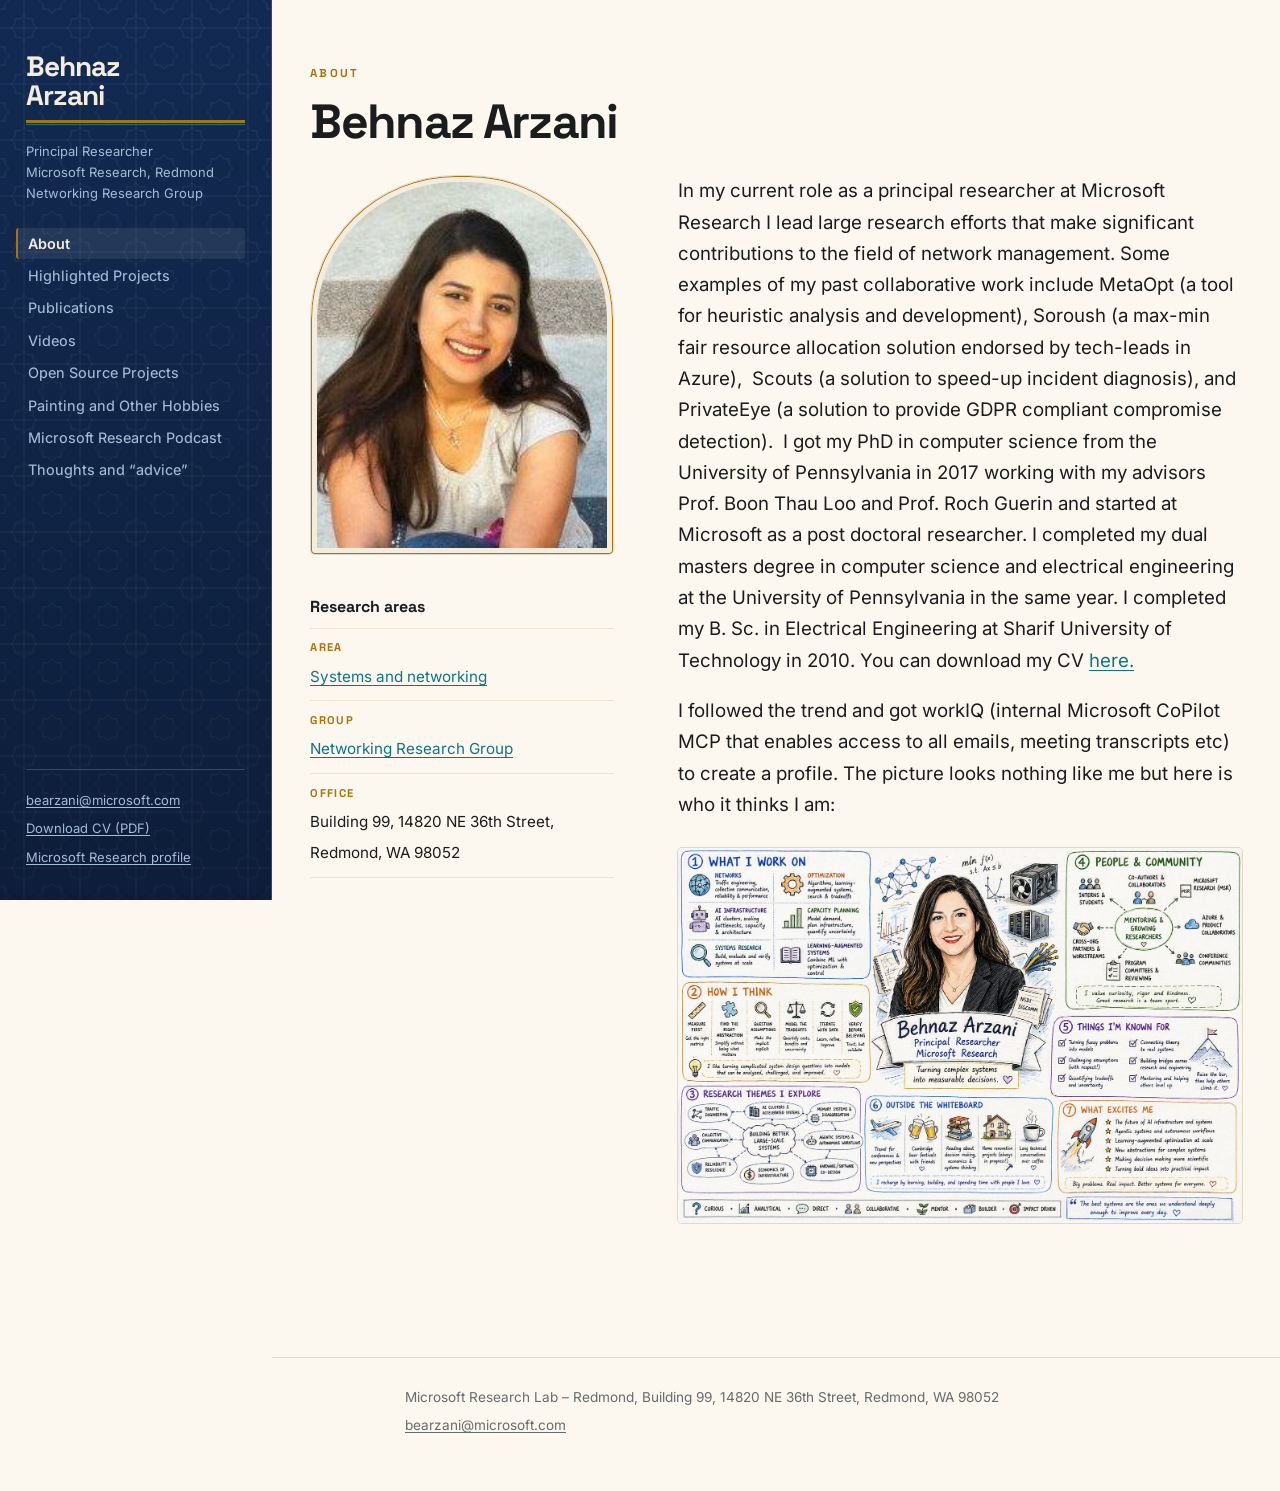
==== index.html @ 7a390bc1 "Add personal site Static site built from the Microsoft Research profile page: about, highlighted pro" ====
<!doctype html>
<html lang="en">
<head>
<meta charset="utf-8">
<meta name="viewport" content="width=device-width, initial-scale=1">
<title>Behnaz Arzani</title>
<meta name="description" content="Behnaz Arzani is a Principal Researcher at Microsoft Research who leads research in network management.">
<meta name="author" content="Behnaz Arzani">
<meta property="og:title" content="Behnaz Arzani">
<meta property="og:description" content="Behnaz Arzani is a Principal Researcher at Microsoft Research who leads research in network management.">
<meta property="og:type" content="profile">
<meta property="og:image" content="https://behnazarzani.net/images/portrait.jpg">
<link rel="preload" href="assets/fonts/inter-var.woff2" as="font" type="font/woff2" crossorigin>
<link rel="preload" href="assets/fonts/space-grotesk-var.woff2" as="font" type="font/woff2" crossorigin>
<link rel="stylesheet" href="assets/style.css">
</head>
<body>
<a class="skip-link" href="#main">Skip to content</a>
<header class="site-header">
  <div class="wrap">
    <p class="site-name"><a href="index.html">Behnaz<br>Arzani</a></p>
    <p class="site-role">Principal Researcher<br>Microsoft Research, Redmond<br>Networking Research Group</p>
    <nav class="site-nav" aria-label="Main">
      <ul>
        <li><a href="index.html" aria-current="page">About</a></li>
        <li><a href="projects.html">Highlighted Projects</a></li>
        <li><a href="publications.html">Publications</a></li>
        <li><a href="videos.html">Videos</a></li>
        <li><a href="open-source.html">Open Source Projects</a></li>
        <li><a href="hobbies.html">Painting and Other Hobbies</a></li>
        <li><a href="podcast.html">Microsoft Research Podcast</a></li>
        <li><a href="advice.html">Thoughts and &ldquo;advice&rdquo;</a></li>
      </ul>
    </nav>
    <div class="rail-meta">
      <p><a href="mailto:bearzani@microsoft.com">bearzani@microsoft.com</a></p>
      <p><a href="files/cv.pdf">Download CV (PDF)</a></p>
      <p><a href="https://www.microsoft.com/en-us/research/people/bearzani/" target="_blank" rel="noopener">Microsoft Research profile</a></p>
    </div>
  </div>
</header>
<main id="main" class="wide">
  <div class="wrap">
<p class="eyebrow">About</p>
    <h1>Behnaz Arzani</h1>
    <div class="about-grid">
      <aside class="about-side">
        <img class="portrait" src="images/portrait.jpg" alt="Portrait of Behnaz Arzani" width="266" height="266">
        <h2 class="side-heading">Research areas</h2>
        <ul class="plain facts facts--stacked">
          <li><span class="label">Area</span><span class="value"><a href="https://www.microsoft.com/en-us/research/research-area/systems-and-networking/" target="_blank" rel="noopener">Systems and networking</a></span></li>
          <li><span class="label">Group</span><span class="value"><a href="https://www.microsoft.com/en-us/research/group/networking-research/" target="_blank" rel="noopener">Networking Research Group</a></span></li>
          <li><span class="label">Office</span><span class="value">Building 99, 14820 NE 36th Street, Redmond, WA 98052</span></li>
        </ul>
      </aside>
      <div class="about-main">
        <p>In my current role as a principal researcher at Microsoft Research I lead large research efforts that make significant contributions to the field of network management. Some examples of my past collaborative work include MetaOpt (a tool for heuristic analysis and development), Soroush (a max-min fair resource allocation solution endorsed by tech-leads in Azure),  Scouts (a solution to speed-up incident diagnosis), and PrivateEye (a solution to provide GDPR compliant compromise detection).  I got my PhD in computer science from the University of Pennsylvania in 2017 working with my advisors Prof. Boon Thau Loo and Prof. Roch Guerin and started at Microsoft as a post doctoral researcher. I completed my dual masters degree in computer science and electrical engineering at the University of Pennsylvania in the same year. I completed my B. Sc. in Electrical Engineering at Sharif University of Technology in 2010. You can download my CV <a href="files/cv.pdf">here.</a></p>
        <p>I followed the trend and got workIQ (internal Microsoft CoPilot MCP that enables access to all emails, meeting transcripts etc) to create a profile. The picture looks nothing like me but here is who it thinks I am:</p>
        <figure class="wide"><img src="images/workiq-profile.jpg" alt="An AI-generated portrait of Behnaz Arzani produced by workIQ"></figure>
      </div>
    </div>
  </div>
</main>
<footer class="site-footer">
  <div class="wrap">
    <p>Microsoft Research Lab &ndash; Redmond, Building 99, 14820 NE 36th Street, Redmond, WA 98052</p>
    <p><a href="mailto:bearzani@microsoft.com">bearzani@microsoft.com</a></p>
  </div>
</footer>
</body>
</html>
---- assets/style.css ----
/* ============================================================
   behnazarzani.com
   Layout : lapis navigation rail + wide reading column
   Type   : Space Grotesk (display) / Inter (text), self-hosted
   Colour : lapis, firuzeh turquoise, saffron, ivory
   Motif  : eight-point shamseh star, girih lattice
   ============================================================ */

@font-face {
  font-family: 'Inter';
  src: url('fonts/inter-var.woff2') format('woff2');
  font-weight: 100 900;
  font-display: swap;
}
@font-face {
  font-family: 'Space Grotesk';
  src: url('fonts/space-grotesk-var.woff2') format('woff2');
  font-weight: 300 700;
  font-display: swap;
}

:root {
  /* ivory paper */
  --bg:          #fcf8ef;
  --surface:     #f4ecdc;
  --text:        #1a1c1d;
  --muted:       #656c6e;
  --rule:        #e2d9c5;
  --hair:        #ece3d0;

  /* lapis rail */
  --rail-bg:     #122a52;
  --rail-deep:   #0d1f3e;
  --rail-text:   #f4ecdd;
  --rail-muted:  #a3bcd8;
  --rule-rail:   #294a78;

  /* firuzeh + saffron */
  --accent:      #0e7580;   /* turquoise - links            */
  --accent-hov:  #0a545d;
  --accent-2:    #a8740e;   /* saffron - labels and motifs  */
  --accent-soft: #e7f1f1;   /* turquoise tint               */
  --gold-soft:   #f8eeda;   /* saffron tint                 */

  --rail-w: clamp(17rem, 21vw, 21.5rem);
  --measure: clamp(34rem, 64vw, 56rem);
  --display: 'Space Grotesk', 'Segoe UI', system-ui, sans-serif;
  --text-font: 'Inter', -apple-system, BlinkMacSystemFont, 'Segoe UI', Roboto, Helvetica, Arial, sans-serif;

  --star: url("data:image/svg+xml,%3Csvg xmlns='http://www.w3.org/2000/svg' viewBox='0 0 24 24'%3E%3Cpolygon points='12.0%2C1.0 15.2%2C4.2 19.8%2C4.2 19.8%2C8.8 23.0%2C12.0 19.8%2C15.2 19.8%2C19.8 15.2%2C19.8 12.0%2C23.0 8.8%2C19.8 4.2%2C19.8 4.2%2C15.2 1.0%2C12.0 4.2%2C8.8 4.2%2C4.2 8.8%2C4.2' fill='black'/%3E%3C/svg%3E");
  --girih: url("data:image/svg+xml,%3Csvg xmlns='http://www.w3.org/2000/svg' width='56' height='56' viewBox='0 0 56 56'%3E%3Cg fill='none' stroke='white' stroke-opacity='0.07' stroke-width='1'%3E%3Cpolygon points='28.0%2C15.0 31.8%2C18.8 37.2%2C18.8 37.2%2C24.2 41.0%2C28.0 37.2%2C31.8 37.2%2C37.2 31.8%2C37.2 28.0%2C41.0 24.2%2C37.2 18.8%2C37.2 18.8%2C31.8 15.0%2C28.0 18.8%2C24.2 18.8%2C18.8 24.2%2C18.8'/%3E%3Cpolygon points='0.0%2C-13.0 3.8%2C-9.2 9.2%2C-9.2 9.2%2C-3.8 13.0%2C0.0 9.2%2C3.8 9.2%2C9.2 3.8%2C9.2 0.0%2C13.0 -3.8%2C9.2 -9.2%2C9.2 -9.2%2C3.8 -13.0%2C0.0 -9.2%2C-3.8 -9.2%2C-9.2 -3.8%2C-9.2'/%3E%3Cpolygon points='56.0%2C-13.0 59.8%2C-9.2 65.2%2C-9.2 65.2%2C-3.8 69.0%2C0.0 65.2%2C3.8 65.2%2C9.2 59.8%2C9.2 56.0%2C13.0 52.2%2C9.2 46.8%2C9.2 46.8%2C3.8 43.0%2C0.0 46.8%2C-3.8 46.8%2C-9.2 52.2%2C-9.2'/%3E%3Cpolygon points='0.0%2C43.0 3.8%2C46.8 9.2%2C46.8 9.2%2C52.2 13.0%2C56.0 9.2%2C59.8 9.2%2C65.2 3.8%2C65.2 0.0%2C69.0 -3.8%2C65.2 -9.2%2C65.2 -9.2%2C59.8 -13.0%2C56.0 -9.2%2C52.2 -9.2%2C46.8 -3.8%2C46.8'/%3E%3Cpolygon points='56.0%2C43.0 59.8%2C46.8 65.2%2C46.8 65.2%2C52.2 69.0%2C56.0 65.2%2C59.8 65.2%2C65.2 59.8%2C65.2 56.0%2C69.0 52.2%2C65.2 46.8%2C65.2 46.8%2C59.8 43.0%2C56.0 46.8%2C52.2 46.8%2C46.8 52.2%2C46.8'/%3E%3Cpath d='M0 28 H56 M28 0 V56'/%3E%3C/g%3E%3C/svg%3E");
}

@media (prefers-color-scheme: dark) {
  :root {
    --bg:          #14161a;
    --surface:     #1d2025;
    --text:        #e9e4d8;
    --muted:       #9aa0a2;
    --rule:        #2a2e33;
    --hair:        #22262a;

    --rail-bg:     #0c1a31;
    --rail-deep:   #081325;
    --rail-text:   #e9e4d8;
    --rail-muted:  #95afd0;
    --rule-rail:   #1a3055;

    --accent:      #4ec3ce;
    --accent-hov:  #7adbe4;
    --accent-2:    #d9a94f;
    --accent-soft: #10292c;
    --gold-soft:   #2a2216;
  }
}

/* ---------- base ---------- */
*, *::before, *::after { box-sizing: border-box; }
html { -webkit-text-size-adjust: 100%; scroll-behavior: smooth; }
@media (prefers-reduced-motion: reduce) { html { scroll-behavior: auto; } }

body {
  margin: 0;
  background: var(--bg);
  color: var(--text);
  font-family: var(--text-font);
  font-size: clamp(1rem, .94rem + .28vw, 1.1875rem);
  line-height: 1.68;
  font-feature-settings: 'kern' 1, 'liga' 1, 'calt' 1;
  -webkit-font-smoothing: antialiased;
  text-rendering: optimizeLegibility;
}

a {
  color: var(--accent);
  text-decoration: none;
  background-image: linear-gradient(currentColor, currentColor);
  background-size: 100% 1px;
  background-repeat: no-repeat;
  background-position: 0 100%;
  transition: background-size .15s ease, color .15s ease;
}
a:hover { color: var(--accent-hov); background-size: 100% 2px; }
:focus-visible { outline: 2px solid var(--accent-2); outline-offset: 3px; border-radius: 2px; }
img { max-width: 100%; height: auto; }

.skip-link { position: absolute; left: -9999px; }
.skip-link:focus {
  left: 1rem; top: 1rem; z-index: 20; background: var(--bg); color: var(--text);
  padding: .6rem .9rem; border: 2px solid var(--accent-2); border-radius: 4px;
}

/* the shamseh star, reused as a marker and an ornament */
.star-mark {
  -webkit-mask-image: var(--star); mask-image: var(--star);
  -webkit-mask-repeat: no-repeat; mask-repeat: no-repeat;
  -webkit-mask-size: contain; mask-size: contain;
  background: var(--accent-2);
}

.wrap {
  max-width: var(--measure);
  margin-inline: auto;
  padding-inline: clamp(1.25rem, 3vw, 2.5rem);
}
main.wide { --measure: clamp(34rem, 82vw, 72rem); }

/* ---------- navigation rail ---------- */
.site-header {
  background-color: var(--rail-bg);
  background-image: var(--girih);
  background-size: 56px 56px;
  background-position: center top;
  color: var(--rail-text);
  padding: 2rem 0 1.75rem;
  position: relative;
}
.site-header > * { position: relative; }
/* the lattice is a whisper, not a wallpaper */
.site-header::before {
  content: ""; position: absolute; inset: 0;
  background: linear-gradient(180deg, rgba(0,0,0,0) 0%, rgba(0,0,0,.30) 100%);
  pointer-events: none;
}
.site-header .wrap { max-width: none; margin-inline: 0; padding-inline: 1.5rem; }

.site-name {
  font-family: var(--display);
  font-size: 1.625rem;
  font-weight: 700;
  letter-spacing: -.035em;
  line-height: 1.05;
  margin: 0 0 1rem;
  padding-bottom: .9rem;
  position: relative;
}
.site-name a { color: var(--rail-text); background-image: none; }
.site-name a:hover { color: var(--accent-2); }
/* saffron rule over a turquoise hairline */
.site-name::after {
  content: ""; position: absolute; left: 0; right: 0; bottom: 0; height: 5px;
  background: linear-gradient(var(--accent-2) 0 3px, transparent 3px 4px, var(--accent) 4px 5px);
}

.site-role {
  font-size: .8125rem;
  line-height: 1.6;
  color: var(--rail-muted);
  margin: 0 0 1.5rem;
}

.site-nav ul {
  display: flex; flex-wrap: wrap; gap: .1rem .35rem;
  list-style: none; margin: 0; padding: 0;
}
.site-nav a {
  display: block;
  font-size: .9rem;
  font-weight: 450;
  line-height: 1.35;
  color: var(--rail-muted);
  background-image: none;
  padding: .38rem .6rem;
  border-radius: 3px;
  border-left: 2px solid transparent;
}
.site-nav a:hover { color: var(--rail-text); background: rgba(255,255,255,.07); }
.site-nav a[aria-current="page"] {
  color: var(--rail-text);
  font-weight: 600;
  background: rgba(255,255,255,.08);
  border-left-color: var(--accent-2);
}

.rail-meta {
  margin-top: 1.75rem;
  padding-top: 1.25rem;
  border-top: 1px solid var(--rule-rail);
  font-size: .8125rem;
  line-height: 1.6;
  color: var(--rail-muted);
}
.rail-meta a { color: var(--rail-muted); }
.rail-meta a:hover { color: var(--accent-2); }
.rail-meta p { margin: 0 0 .5rem; }
.rail-meta p:last-child { margin-bottom: 0; }

@media (min-width: 64rem) {
  body { display: grid; grid-template-columns: var(--rail-w) minmax(0, 1fr); }
  .site-header {
    grid-column: 1; grid-row: 1 / span 2;
    position: sticky; top: 0; align-self: start;
    height: 100vh; overflow-y: auto;
    padding: 3.25rem 0 2rem;
    display: flex; flex-direction: column;
    border-right: 1px solid var(--rule-rail);
  }
  .site-header .wrap { padding-inline: clamp(1.5rem, 2vw, 2.25rem); display: flex; flex-direction: column; flex: 1; }
  .site-name { font-size: clamp(1.75rem, 2vw, 2.125rem); }
  .site-nav ul { flex-direction: column; gap: .05rem; margin-left: -.6rem; }
  .rail-meta { margin-top: auto; }
  main { grid-column: 2; grid-row: 1; }
  .site-footer { grid-column: 2; grid-row: 2; }
}

/* ---------- headings and text ---------- */
main { padding: clamp(2.5rem, 5vw, 4.5rem) 0 2rem; }

h1 {
  font-family: var(--display);
  font-size: clamp(2.125rem, 1.4rem + 2.2vw, 3rem);
  font-weight: 700;
  letter-spacing: -.035em;
  line-height: 1.05;
  margin: 0 0 1.75rem;
}

h2 {
  font-family: var(--display);
  font-size: clamp(1.3rem, 1.1rem + .5vw, 1.625rem);
  font-weight: 700;
  letter-spacing: -.02em;
  line-height: 1.2;
  margin: 3.25rem 0 1.25rem;
  padding-top: 1.5rem;
  border-top: 1px solid var(--rule);
  position: relative;
}
/* a small shamseh sitting on the rule */
h2::before {
  content: ""; position: absolute; left: 0; top: -.5rem;
  width: 1rem; height: 1rem;
  background: var(--accent-2);
  -webkit-mask-image: var(--star); mask-image: var(--star);
  -webkit-mask-repeat: no-repeat; mask-repeat: no-repeat;
  -webkit-mask-size: contain; mask-size: contain;
  box-shadow: 0 0 0 .4rem var(--bg);
}
h2.side-heading { border-top: 0; padding-top: 0; margin: 2rem 0 .75rem; font-size: 1rem; letter-spacing: 0; }
h2.side-heading::before { display: none; }

h3 {
  font-family: var(--display);
  font-size: 1.125rem;
  font-weight: 700;
  letter-spacing: -.015em;
  line-height: 1.3;
  margin: 2rem 0 .4rem;
}

p { margin: 0 0 1.2rem; }
strong { font-weight: 600; }

.lede { font-size: 1.1875rem; line-height: 1.6; letter-spacing: -.011em; }

.eyebrow {
  font-family: var(--display);
  font-size: .72rem;
  font-weight: 700;
  letter-spacing: .18em;
  text-transform: uppercase;
  color: var(--accent-2);
  margin: 0 0 .85rem;
}

/* ---------- about page ---------- */
.about-grid { display: grid; gap: 2rem; align-items: start; }
@media (min-width: 58rem) {
  .about-grid { grid-template-columns: clamp(13rem, 24vw, 19rem) minmax(0, 1fr); gap: clamp(2.5rem, 5vw, 4.5rem); }
}
.about-side { min-width: 0; }
.about-main { min-width: 0; }
.about-main > p:first-child { margin-top: 0; }

/* portrait masked into a pointed arch */
.about-side .portrait {
  width: 100%;
  aspect-ratio: 4 / 5;
  object-fit: cover;
  object-position: center 22%;
  background: var(--surface);
  border-radius: 48% 48% 5px 5px / 38% 38% 5px 5px;
  border: 1px solid var(--rule);
  padding: 6px;
  box-shadow: inset 0 0 0 1px var(--accent-2);
}

/* ---------- key/value lists ---------- */
.plain { list-style: none; margin: 0; padding: 0; }
.facts li { display: flex; flex-wrap: wrap; gap: .25rem 1.25rem; padding: .7rem 0; border-bottom: 1px solid var(--hair); }
.facts li:first-child { border-top: 1px solid var(--hair); }
.facts .label {
  font-family: var(--display);
  font-size: .7rem; font-weight: 700; letter-spacing: .12em; text-transform: uppercase;
  color: var(--accent-2); flex: 0 0 6rem; padding-top: .45rem;
}
.facts .value { flex: 1 1 14rem; min-width: 0; }
.facts--stacked li { display: block; padding: .6rem 0; }
.facts--stacked .label { display: block; padding: 0 0 .15rem; }
.facts--stacked .value { font-size: .95rem; }

/* ---------- prose lists (advice) ---------- */
.notes { list-style: none; margin: 0; padding: 0; }
.notes > li {
  position: relative;
  padding: 0 0 1.25rem 1.9rem;
  margin-bottom: 1.25rem;
  border-bottom: 1px solid var(--hair);
}
.notes > li:last-child { border-bottom: 0; }
.notes > li::before {
  content: ""; position: absolute; left: 0; top: .6em;
  width: .85rem; height: .85rem;
  background: var(--accent-2);
  -webkit-mask-image: var(--star); mask-image: var(--star);
  -webkit-mask-repeat: no-repeat; mask-repeat: no-repeat;
  -webkit-mask-size: contain; mask-size: contain;
}
.notes p { margin: 0 0 .8rem; }
.notes p:last-child { margin-bottom: 0; }

/* ---------- numbered quotes ---------- */
.quotes { list-style: none; margin: 0; padding: 0; }
.quotes li { position: relative; padding: .75rem 0 .75rem 3.1rem; border-bottom: 1px solid var(--hair); }
.quotes li::before {
  content: attr(data-n);
  position: absolute; left: 0; top: .95rem;
  font-family: var(--display); font-size: .78rem; font-weight: 700;
  color: var(--muted); letter-spacing: .02em;
}
.quotes li.mark {
  background: var(--gold-soft);
  border-radius: 4px;
  padding-left: 3.1rem; padding-right: 1rem;
  border-bottom-color: transparent;
  box-shadow: inset 2px 0 0 var(--accent-2);
}
.quotes li.mark::before { left: 1rem; color: var(--accent-2); }

/* ---------- publications ---------- */
.year-nav { display: flex; flex-wrap: wrap; gap: .35rem; margin: 0 0 2rem; }
.year-nav a {
  font-family: var(--display); font-size: .8rem; font-weight: 500;
  color: var(--muted); background-image: none;
  padding: .2rem .6rem; border: 1px solid var(--rule); border-radius: 999px;
}
.year-nav a:hover { color: var(--accent); border-color: var(--accent); background: var(--accent-soft); }

h2.year {
  font-size: clamp(1.75rem, 1.2rem + 1.6vw, 2.25rem);
  letter-spacing: -.04em;
  border-top: 2px solid var(--text);
  padding-top: 1rem;
  margin-top: 3rem;
}
h2.year::before { top: -.6rem; }

.pubs { list-style: none; margin: 0; padding: 0; }
.pubs > li { padding: 1.15rem 0; border-bottom: 1px solid var(--hair); }
.pubs .title { display: block; font-weight: 600; letter-spacing: -.015em; line-height: 1.4; }
.pubs .title a { color: var(--text); background-image: none; }
.pubs .title a:hover { color: var(--accent); }
.pubs .authors { display: block; font-size: .875rem; color: var(--muted); margin-top: .35rem; line-height: 1.6; }
.pubs .me { color: var(--text); font-weight: 650; }
.pubs .venue {
  display: block; font-family: var(--display); font-size: .74rem; font-weight: 500;
  letter-spacing: .05em; text-transform: uppercase; color: var(--accent-2); margin-top: .45rem;
}
.pubs .links { display: flex; flex-wrap: wrap; gap: .35rem; margin-top: .6rem; }
.pubs .links a {
  font-size: .75rem; font-weight: 500; background-image: none;
  color: var(--muted); border: 1px solid var(--rule); border-radius: 3px; padding: .08rem .45rem;
}
.pubs .links a:hover { color: var(--accent); border-color: var(--accent); background: var(--accent-soft); }

/* ---------- cards ---------- */
.card { padding: 1.85rem 0; border-bottom: 1px solid var(--hair); }
.card:last-child { border-bottom: 0; }
.card h3 { margin-top: 0; font-size: 1.25rem; }
.card p:last-child { margin-bottom: 0; }
.card .kicker {
  font-family: var(--display); font-size: .74rem; font-weight: 700;
  letter-spacing: .1em; text-transform: uppercase; color: var(--accent-2);
  margin: 0 0 .5rem;
}
.card .meta { font-size: .875rem; color: var(--muted); margin-bottom: .6rem; }

/* ---------- media list (videos, podcast) ---------- */
.media { list-style: none; margin: 0; padding: 0; }
.media > li {
  display: flex; flex-wrap: wrap; gap: 1.25rem;
  padding: 1.6rem 0; border-bottom: 1px solid var(--hair);
}
.media > li:last-child { border-bottom: 0; }
.media .thumb {
  flex: 0 0 clamp(10rem, 22vw, 15rem);
  width: clamp(10rem, 22vw, 15rem);
  aspect-ratio: 16 / 9;
  object-fit: cover;
  border-radius: 4px;
  background: var(--surface);
}
.media .thumb--empty {
  display: flex; align-items: center; justify-content: center;
  background-color: var(--rail-bg);
  background-image: var(--girih);
  background-size: 56px 56px;
  color: var(--accent-2);
  font-family: var(--display); font-size: 1.5rem;
}
.media .body { flex: 1 1 16rem; min-width: 0; }
.media .body h3 { margin: 0 0 .4rem; }
.media .body p { margin: 0 0 .4rem; font-size: .9rem; color: var(--muted); }
.media .body p:last-child { margin-bottom: 0; }

/* ---------- gallery: a hung wall, nothing cropped ---------- */
.gallery {
  display: grid;
  grid-template-columns: repeat(auto-fill, minmax(min(100%, 11rem), 1fr));
  gap: clamp(.75rem, 1.5vw, 1.25rem);
  padding: 0; margin: 1.75rem 0 0;
  list-style: none;
}
.gallery li { margin: 0; }
.gallery figure {
  margin: 0;
  height: 100%;
  background: var(--bg);
  border: 1px solid var(--rule);
  border-radius: 3px;
  padding: clamp(.4rem, .8vw, .7rem);
  box-shadow: inset 0 0 0 1px var(--hair);
  transition: border-color .15s ease, box-shadow .15s ease;
}
.gallery a { background-image: none; display: block; height: 100%; }
/* every frame is the same size; the painting is matted inside it, never cut */
.gallery img {
  width: 100%; height: 100%;
  aspect-ratio: 4 / 3;
  object-fit: contain;
  display: block;
  background: var(--surface);
  border-radius: 2px;
}
.gallery figure:hover {
  border-color: var(--accent-2);
  box-shadow: inset 0 0 0 1px var(--accent-2);
}
/* the one panoramic painting leads, full width, at its own proportions */
.gallery .feature { grid-column: 1 / -1; }
.gallery .feature img { aspect-ratio: auto; height: auto; object-fit: contain; }

figure.wide { margin: 1.75rem 0; }
figure.wide img { border-radius: 4px; width: 100%; box-shadow: 0 0 0 1px var(--rule); }
figure.wide figcaption { font-size: .85rem; color: var(--muted); margin-top: .5rem; }

/* ---------- callout ---------- */
.callout {
  background: var(--accent-soft);
  border-left: 3px solid var(--accent);
  border-radius: 0 4px 4px 0;
  padding: 1rem 1.25rem;
  margin: 0 0 1.5rem;
  font-size: .95rem;
}
.callout p:last-child { margin-bottom: 0; }

/* ---------- footer ---------- */
.site-footer {
  margin-top: 4rem; padding: 1.75rem 0 3rem;
  border-top: 1px solid var(--rule);
  font-size: .85rem; color: var(--muted);
}
.site-footer a { color: var(--muted); }
.site-footer p { margin: 0 0 .35rem; }

/* ---------- print ---------- */
@media print {
  body { display: block; font-size: 11pt; color: #000; background: #fff; }
  .site-header, .site-footer, .year-nav, .skip-link { display: none; }
  main .wrap { max-width: none; padding: 0; }
  a { color: #000; background-image: none; }
  .gallery { grid-template-columns: repeat(3, 1fr); }
  h2::before, .notes > li::before { display: none; }
}
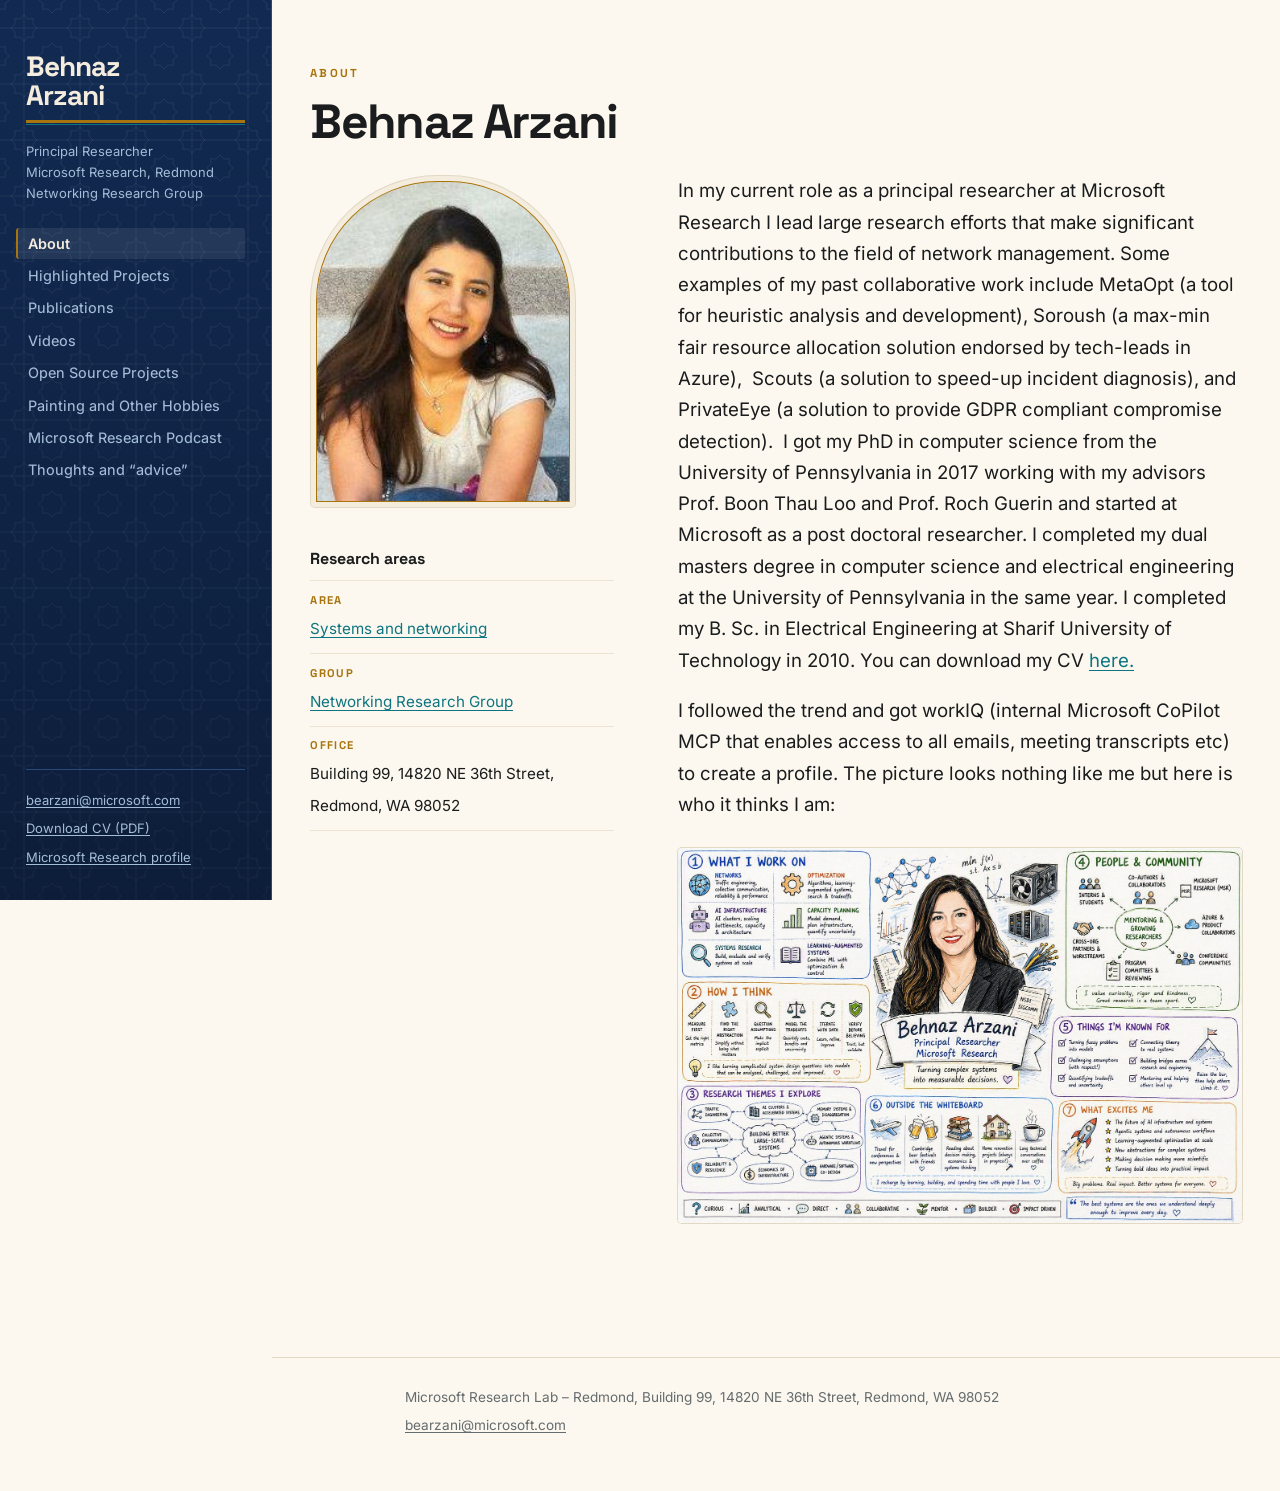
==== commit 4aea096c: "Add favicon and fix portrait caching Add a favicon set drawn from the site's eight-point shamseh mot" ====
--- a/index.html
+++ b/index.html
@@ -9,7 +9,13 @@
 <meta property="og:title" content="Behnaz Arzani">
 <meta property="og:description" content="Behnaz Arzani is a Principal Researcher at Microsoft Research who leads research in network management.">
 <meta property="og:type" content="profile">
-<meta property="og:image" content="https://behnazarzani.net/images/portrait.jpg">
+<meta property="og:image" content="https://behnazarzani.net/images/behnaz-arzani.jpg">
+<link rel="icon" href="favicon.svg" type="image/svg+xml">
+<link rel="icon" href="favicon-32.png" sizes="32x32" type="image/png">
+<link rel="icon" href="favicon.ico" sizes="any">
+<link rel="apple-touch-icon" href="apple-touch-icon.png">
+<link rel="manifest" href="site.webmanifest">
+<meta name="theme-color" content="#122a52">
 <link rel="preload" href="assets/fonts/inter-var.woff2" as="font" type="font/woff2" crossorigin>
 <link rel="preload" href="assets/fonts/space-grotesk-var.woff2" as="font" type="font/woff2" crossorigin>
 <link rel="stylesheet" href="assets/style.css">
@@ -45,7 +51,7 @@
     <h1>Behnaz Arzani</h1>
     <div class="about-grid">
       <aside class="about-side">
-        <img class="portrait" src="images/portrait.jpg" alt="Portrait of Behnaz Arzani" width="266" height="266">
+        <img class="portrait" src="images/behnaz-arzani.jpg" alt="Portrait of Behnaz Arzani" width="266" height="266">
         <h2 class="side-heading">Research areas</h2>
         <ul class="plain facts facts--stacked">
           <li><span class="label">Area</span><span class="value"><a href="https://www.microsoft.com/en-us/research/research-area/systems-and-networking/" target="_blank" rel="noopener">Systems and networking</a></span></li>
--- a/assets/style.css
+++ b/assets/style.css
@@ -295,14 +295,17 @@
 /* portrait masked into a pointed arch */
 .about-side .portrait {
   width: 100%;
+  /* the source photo is only 266px wide; never scale it past that or it goes soft */
+  max-width: 266px;
   aspect-ratio: 4 / 5;
   object-fit: cover;
-  object-position: center 22%;
+  object-position: center 20%;
   background: var(--surface);
   border-radius: 48% 48% 5px 5px / 38% 38% 5px 5px;
   border: 1px solid var(--rule);
+  outline: 1px solid var(--accent-2);
+  outline-offset: -7px;
   padding: 6px;
-  box-shadow: inset 0 0 0 1px var(--accent-2);
 }
 
 /* ---------- key/value lists ---------- */
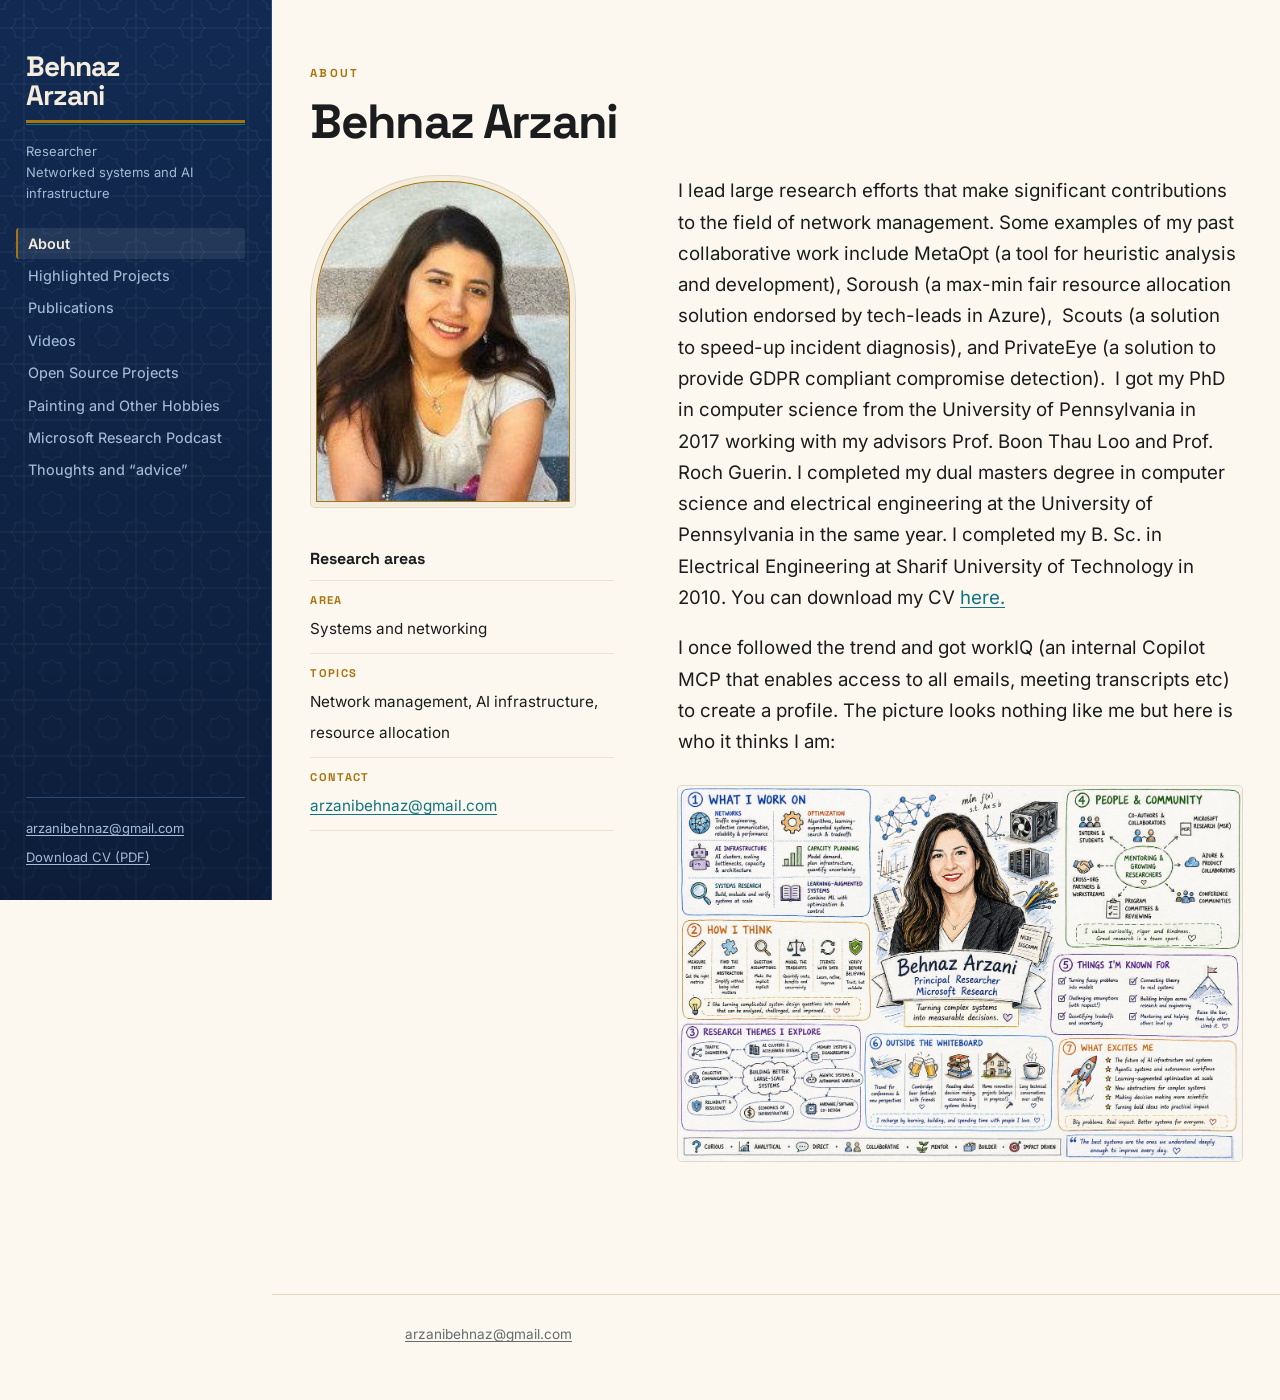
==== commit aa25565a: "Update CV and replace affiliation details with personal contact Swap files/cv.pdf for the current ve" ====
--- a/index.html
+++ b/index.html
@@ -4,10 +4,10 @@
 <meta charset="utf-8">
 <meta name="viewport" content="width=device-width, initial-scale=1">
 <title>Behnaz Arzani</title>
-<meta name="description" content="Behnaz Arzani is a Principal Researcher at Microsoft Research who leads research in network management.">
+<meta name="description" content="Behnaz Arzani is a researcher working on networked systems, AI infrastructure, and network management.">
 <meta name="author" content="Behnaz Arzani">
 <meta property="og:title" content="Behnaz Arzani">
-<meta property="og:description" content="Behnaz Arzani is a Principal Researcher at Microsoft Research who leads research in network management.">
+<meta property="og:description" content="Behnaz Arzani is a researcher working on networked systems, AI infrastructure, and network management.">
 <meta property="og:type" content="profile">
 <meta property="og:image" content="https://behnazarzani.net/images/behnaz-arzani.jpg">
 <link rel="icon" href="favicon.svg" type="image/svg+xml">
@@ -25,7 +25,7 @@
 <header class="site-header">
   <div class="wrap">
     <p class="site-name"><a href="index.html">Behnaz<br>Arzani</a></p>
-    <p class="site-role">Principal Researcher<br>Microsoft Research, Redmond<br>Networking Research Group</p>
+    <p class="site-role">Researcher<br>Networked systems and AI infrastructure</p>
     <nav class="site-nav" aria-label="Main">
       <ul>
         <li><a href="index.html" aria-current="page">About</a></li>
@@ -39,9 +39,8 @@
       </ul>
     </nav>
     <div class="rail-meta">
-      <p><a href="mailto:bearzani@microsoft.com">bearzani@microsoft.com</a></p>
+      <p><a href="mailto:arzanibehnaz@gmail.com">arzanibehnaz@gmail.com</a></p>
       <p><a href="files/cv.pdf">Download CV (PDF)</a></p>
-      <p><a href="https://www.microsoft.com/en-us/research/people/bearzani/" target="_blank" rel="noopener">Microsoft Research profile</a></p>
     </div>
   </div>
 </header>
@@ -54,14 +53,14 @@
         <img class="portrait" src="images/behnaz-arzani.jpg" alt="Portrait of Behnaz Arzani" width="266" height="266">
         <h2 class="side-heading">Research areas</h2>
         <ul class="plain facts facts--stacked">
-          <li><span class="label">Area</span><span class="value"><a href="https://www.microsoft.com/en-us/research/research-area/systems-and-networking/" target="_blank" rel="noopener">Systems and networking</a></span></li>
-          <li><span class="label">Group</span><span class="value"><a href="https://www.microsoft.com/en-us/research/group/networking-research/" target="_blank" rel="noopener">Networking Research Group</a></span></li>
-          <li><span class="label">Office</span><span class="value">Building 99, 14820 NE 36th Street, Redmond, WA 98052</span></li>
+          <li><span class="label">Area</span><span class="value">Systems and networking</span></li>
+          <li><span class="label">Topics</span><span class="value">Network management, AI infrastructure, resource allocation</span></li>
+          <li><span class="label">Contact</span><span class="value"><a href="mailto:arzanibehnaz@gmail.com">arzanibehnaz@gmail.com</a></span></li>
         </ul>
       </aside>
       <div class="about-main">
-        <p>In my current role as a principal researcher at Microsoft Research I lead large research efforts that make significant contributions to the field of network management. Some examples of my past collaborative work include MetaOpt (a tool for heuristic analysis and development), Soroush (a max-min fair resource allocation solution endorsed by tech-leads in Azure),  Scouts (a solution to speed-up incident diagnosis), and PrivateEye (a solution to provide GDPR compliant compromise detection).  I got my PhD in computer science from the University of Pennsylvania in 2017 working with my advisors Prof. Boon Thau Loo and Prof. Roch Guerin and started at Microsoft as a post doctoral researcher. I completed my dual masters degree in computer science and electrical engineering at the University of Pennsylvania in the same year. I completed my B. Sc. in Electrical Engineering at Sharif University of Technology in 2010. You can download my CV <a href="files/cv.pdf">here.</a></p>
-        <p>I followed the trend and got workIQ (internal Microsoft CoPilot MCP that enables access to all emails, meeting transcripts etc) to create a profile. The picture looks nothing like me but here is who it thinks I am:</p>
+        <p>I lead large research efforts that make significant contributions to the field of network management. Some examples of my past collaborative work include MetaOpt (a tool for heuristic analysis and development), Soroush (a max-min fair resource allocation solution endorsed by tech-leads in Azure),  Scouts (a solution to speed-up incident diagnosis), and PrivateEye (a solution to provide GDPR compliant compromise detection).  I got my PhD in computer science from the University of Pennsylvania in 2017 working with my advisors Prof. Boon Thau Loo and Prof. Roch Guerin. I completed my dual masters degree in computer science and electrical engineering at the University of Pennsylvania in the same year. I completed my B. Sc. in Electrical Engineering at Sharif University of Technology in 2010. You can download my CV <a href="files/cv.pdf">here.</a></p>
+        <p>I once followed the trend and got workIQ (an internal Copilot MCP that enables access to all emails, meeting transcripts etc) to create a profile. The picture looks nothing like me but here is who it thinks I am:</p>
         <figure class="wide"><img src="images/workiq-profile.jpg" alt="An AI-generated portrait of Behnaz Arzani produced by workIQ"></figure>
       </div>
     </div>
@@ -69,8 +68,7 @@
 </main>
 <footer class="site-footer">
   <div class="wrap">
-    <p>Microsoft Research Lab &ndash; Redmond, Building 99, 14820 NE 36th Street, Redmond, WA 98052</p>
-    <p><a href="mailto:bearzani@microsoft.com">bearzani@microsoft.com</a></p>
+    <p><a href="mailto:arzanibehnaz@gmail.com">arzanibehnaz@gmail.com</a></p>
   </div>
 </footer>
 </body>
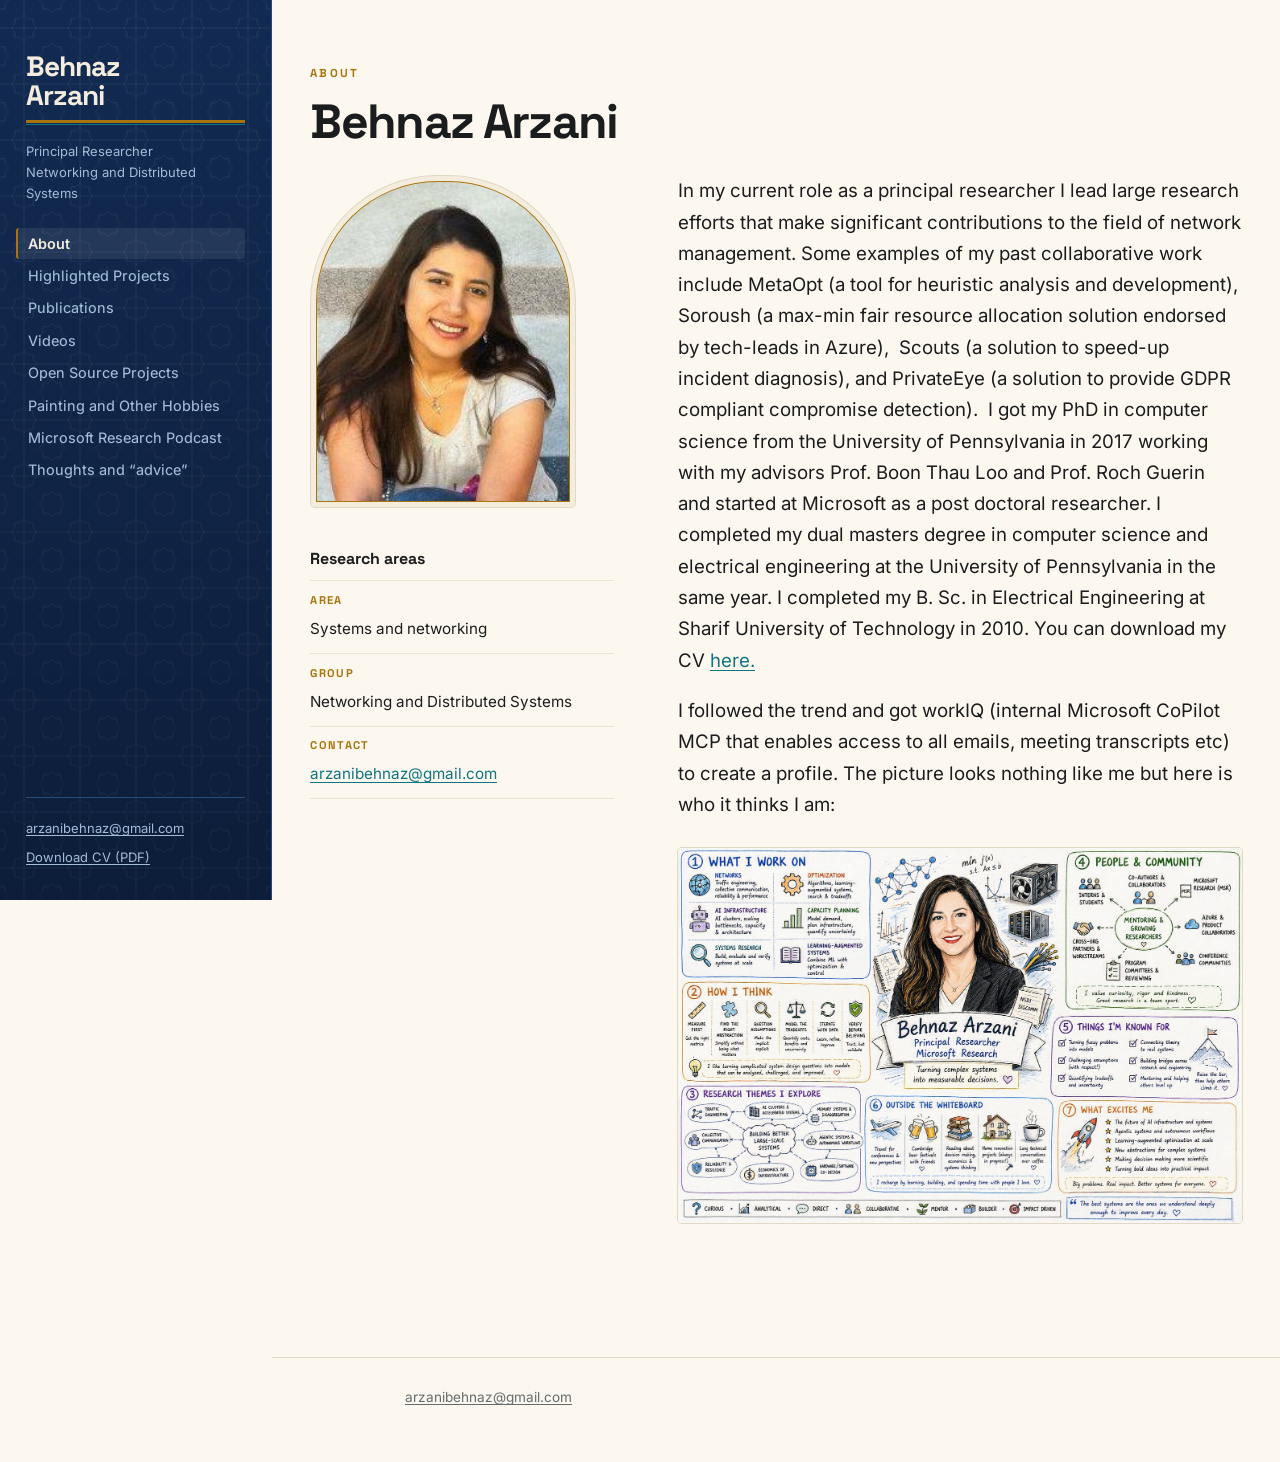
==== commit bad40225: "Restore original about-page copy The prior commit rewrote body text that should have been left alone" ====
--- a/index.html
+++ b/index.html
@@ -4,10 +4,10 @@
 <meta charset="utf-8">
 <meta name="viewport" content="width=device-width, initial-scale=1">
 <title>Behnaz Arzani</title>
-<meta name="description" content="Behnaz Arzani is a researcher working on networked systems, AI infrastructure, and network management.">
+<meta name="description" content="Behnaz Arzani is a Principal Researcher who leads research in network management.">
 <meta name="author" content="Behnaz Arzani">
 <meta property="og:title" content="Behnaz Arzani">
-<meta property="og:description" content="Behnaz Arzani is a researcher working on networked systems, AI infrastructure, and network management.">
+<meta property="og:description" content="Behnaz Arzani is a Principal Researcher who leads research in network management.">
 <meta property="og:type" content="profile">
 <meta property="og:image" content="https://behnazarzani.net/images/behnaz-arzani.jpg">
 <link rel="icon" href="favicon.svg" type="image/svg+xml">
@@ -25,7 +25,7 @@
 <header class="site-header">
   <div class="wrap">
     <p class="site-name"><a href="index.html">Behnaz<br>Arzani</a></p>
-    <p class="site-role">Researcher<br>Networked systems and AI infrastructure</p>
+    <p class="site-role">Principal Researcher<br>Networking and Distributed Systems</p>
     <nav class="site-nav" aria-label="Main">
       <ul>
         <li><a href="index.html" aria-current="page">About</a></li>
@@ -54,13 +54,13 @@
         <h2 class="side-heading">Research areas</h2>
         <ul class="plain facts facts--stacked">
           <li><span class="label">Area</span><span class="value">Systems and networking</span></li>
-          <li><span class="label">Topics</span><span class="value">Network management, AI infrastructure, resource allocation</span></li>
+          <li><span class="label">Group</span><span class="value">Networking and Distributed Systems</span></li>
           <li><span class="label">Contact</span><span class="value"><a href="mailto:arzanibehnaz@gmail.com">arzanibehnaz@gmail.com</a></span></li>
         </ul>
       </aside>
       <div class="about-main">
-        <p>I lead large research efforts that make significant contributions to the field of network management. Some examples of my past collaborative work include MetaOpt (a tool for heuristic analysis and development), Soroush (a max-min fair resource allocation solution endorsed by tech-leads in Azure),  Scouts (a solution to speed-up incident diagnosis), and PrivateEye (a solution to provide GDPR compliant compromise detection).  I got my PhD in computer science from the University of Pennsylvania in 2017 working with my advisors Prof. Boon Thau Loo and Prof. Roch Guerin. I completed my dual masters degree in computer science and electrical engineering at the University of Pennsylvania in the same year. I completed my B. Sc. in Electrical Engineering at Sharif University of Technology in 2010. You can download my CV <a href="files/cv.pdf">here.</a></p>
-        <p>I once followed the trend and got workIQ (an internal Copilot MCP that enables access to all emails, meeting transcripts etc) to create a profile. The picture looks nothing like me but here is who it thinks I am:</p>
+        <p>In my current role as a principal researcher I lead large research efforts that make significant contributions to the field of network management. Some examples of my past collaborative work include MetaOpt (a tool for heuristic analysis and development), Soroush (a max-min fair resource allocation solution endorsed by tech-leads in Azure),  Scouts (a solution to speed-up incident diagnosis), and PrivateEye (a solution to provide GDPR compliant compromise detection).  I got my PhD in computer science from the University of Pennsylvania in 2017 working with my advisors Prof. Boon Thau Loo and Prof. Roch Guerin and started at Microsoft as a post doctoral researcher. I completed my dual masters degree in computer science and electrical engineering at the University of Pennsylvania in the same year. I completed my B. Sc. in Electrical Engineering at Sharif University of Technology in 2010. You can download my CV <a href="files/cv.pdf">here.</a></p>
+        <p>I followed the trend and got workIQ (internal Microsoft CoPilot MCP that enables access to all emails, meeting transcripts etc) to create a profile. The picture looks nothing like me but here is who it thinks I am:</p>
         <figure class="wide"><img src="images/workiq-profile.jpg" alt="An AI-generated portrait of Behnaz Arzani produced by workIQ"></figure>
       </div>
     </div>
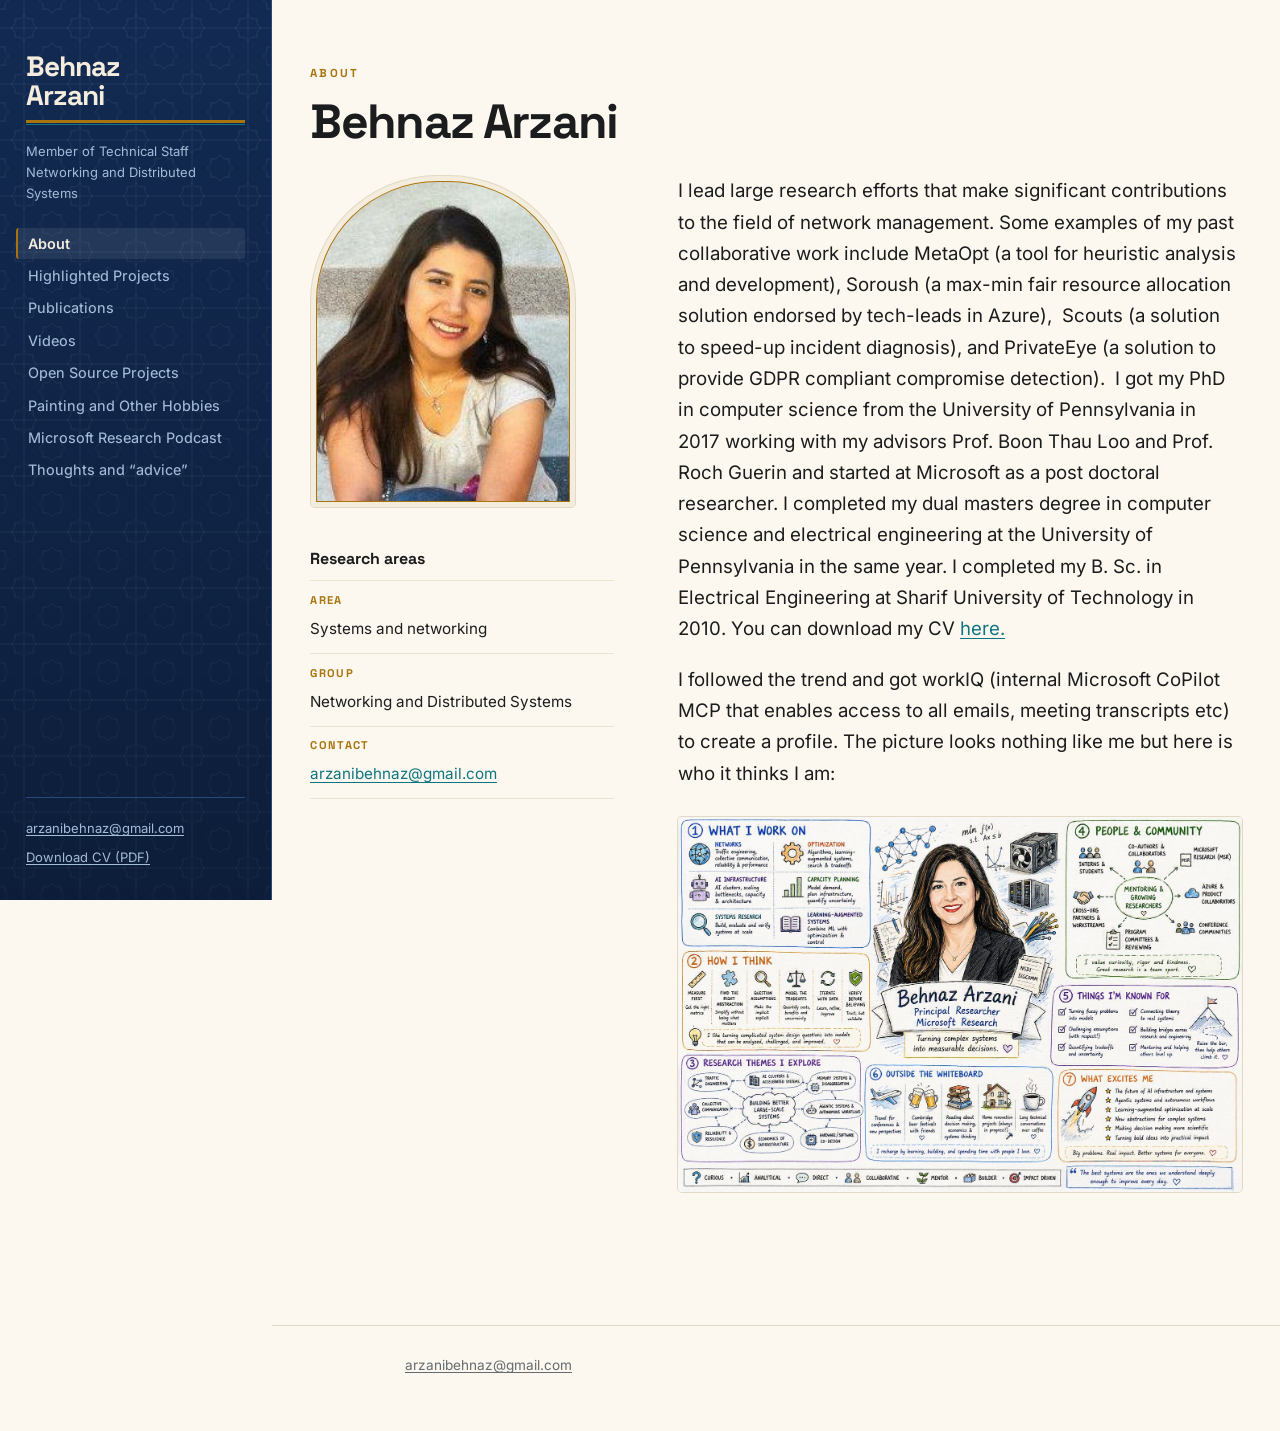
==== commit 7c8eab1e: "Update the role line and drop the opening clause on the about page Co-Authored-By: Claude Opus 5 (1M" ====
--- a/index.html
+++ b/index.html
@@ -4,10 +4,10 @@
 <meta charset="utf-8">
 <meta name="viewport" content="width=device-width, initial-scale=1">
 <title>Behnaz Arzani</title>
-<meta name="description" content="Behnaz Arzani is a Principal Researcher who leads research in network management.">
+<meta name="description" content="Behnaz Arzani leads research in network management.">
 <meta name="author" content="Behnaz Arzani">
 <meta property="og:title" content="Behnaz Arzani">
-<meta property="og:description" content="Behnaz Arzani is a Principal Researcher who leads research in network management.">
+<meta property="og:description" content="Behnaz Arzani leads research in network management.">
 <meta property="og:type" content="profile">
 <meta property="og:image" content="https://behnazarzani.net/images/behnaz-arzani.jpg">
 <link rel="icon" href="favicon.svg" type="image/svg+xml">
@@ -25,7 +25,7 @@
 <header class="site-header">
   <div class="wrap">
     <p class="site-name"><a href="index.html">Behnaz<br>Arzani</a></p>
-    <p class="site-role">Principal Researcher<br>Networking and Distributed Systems</p>
+    <p class="site-role">Member of Technical Staff<br>Networking and Distributed Systems</p>
     <nav class="site-nav" aria-label="Main">
       <ul>
         <li><a href="index.html" aria-current="page">About</a></li>
@@ -59,7 +59,7 @@
         </ul>
       </aside>
       <div class="about-main">
-        <p>In my current role as a principal researcher I lead large research efforts that make significant contributions to the field of network management. Some examples of my past collaborative work include MetaOpt (a tool for heuristic analysis and development), Soroush (a max-min fair resource allocation solution endorsed by tech-leads in Azure),  Scouts (a solution to speed-up incident diagnosis), and PrivateEye (a solution to provide GDPR compliant compromise detection).  I got my PhD in computer science from the University of Pennsylvania in 2017 working with my advisors Prof. Boon Thau Loo and Prof. Roch Guerin and started at Microsoft as a post doctoral researcher. I completed my dual masters degree in computer science and electrical engineering at the University of Pennsylvania in the same year. I completed my B. Sc. in Electrical Engineering at Sharif University of Technology in 2010. You can download my CV <a href="files/cv.pdf">here.</a></p>
+        <p>I lead large research efforts that make significant contributions to the field of network management. Some examples of my past collaborative work include MetaOpt (a tool for heuristic analysis and development), Soroush (a max-min fair resource allocation solution endorsed by tech-leads in Azure),  Scouts (a solution to speed-up incident diagnosis), and PrivateEye (a solution to provide GDPR compliant compromise detection).  I got my PhD in computer science from the University of Pennsylvania in 2017 working with my advisors Prof. Boon Thau Loo and Prof. Roch Guerin and started at Microsoft as a post doctoral researcher. I completed my dual masters degree in computer science and electrical engineering at the University of Pennsylvania in the same year. I completed my B. Sc. in Electrical Engineering at Sharif University of Technology in 2010. You can download my CV <a href="files/cv.pdf">here.</a></p>
         <p>I followed the trend and got workIQ (internal Microsoft CoPilot MCP that enables access to all emails, meeting transcripts etc) to create a profile. The picture looks nothing like me but here is who it thinks I am:</p>
         <figure class="wide"><img src="images/workiq-profile.jpg" alt="An AI-generated portrait of Behnaz Arzani produced by workIQ"></figure>
       </div>
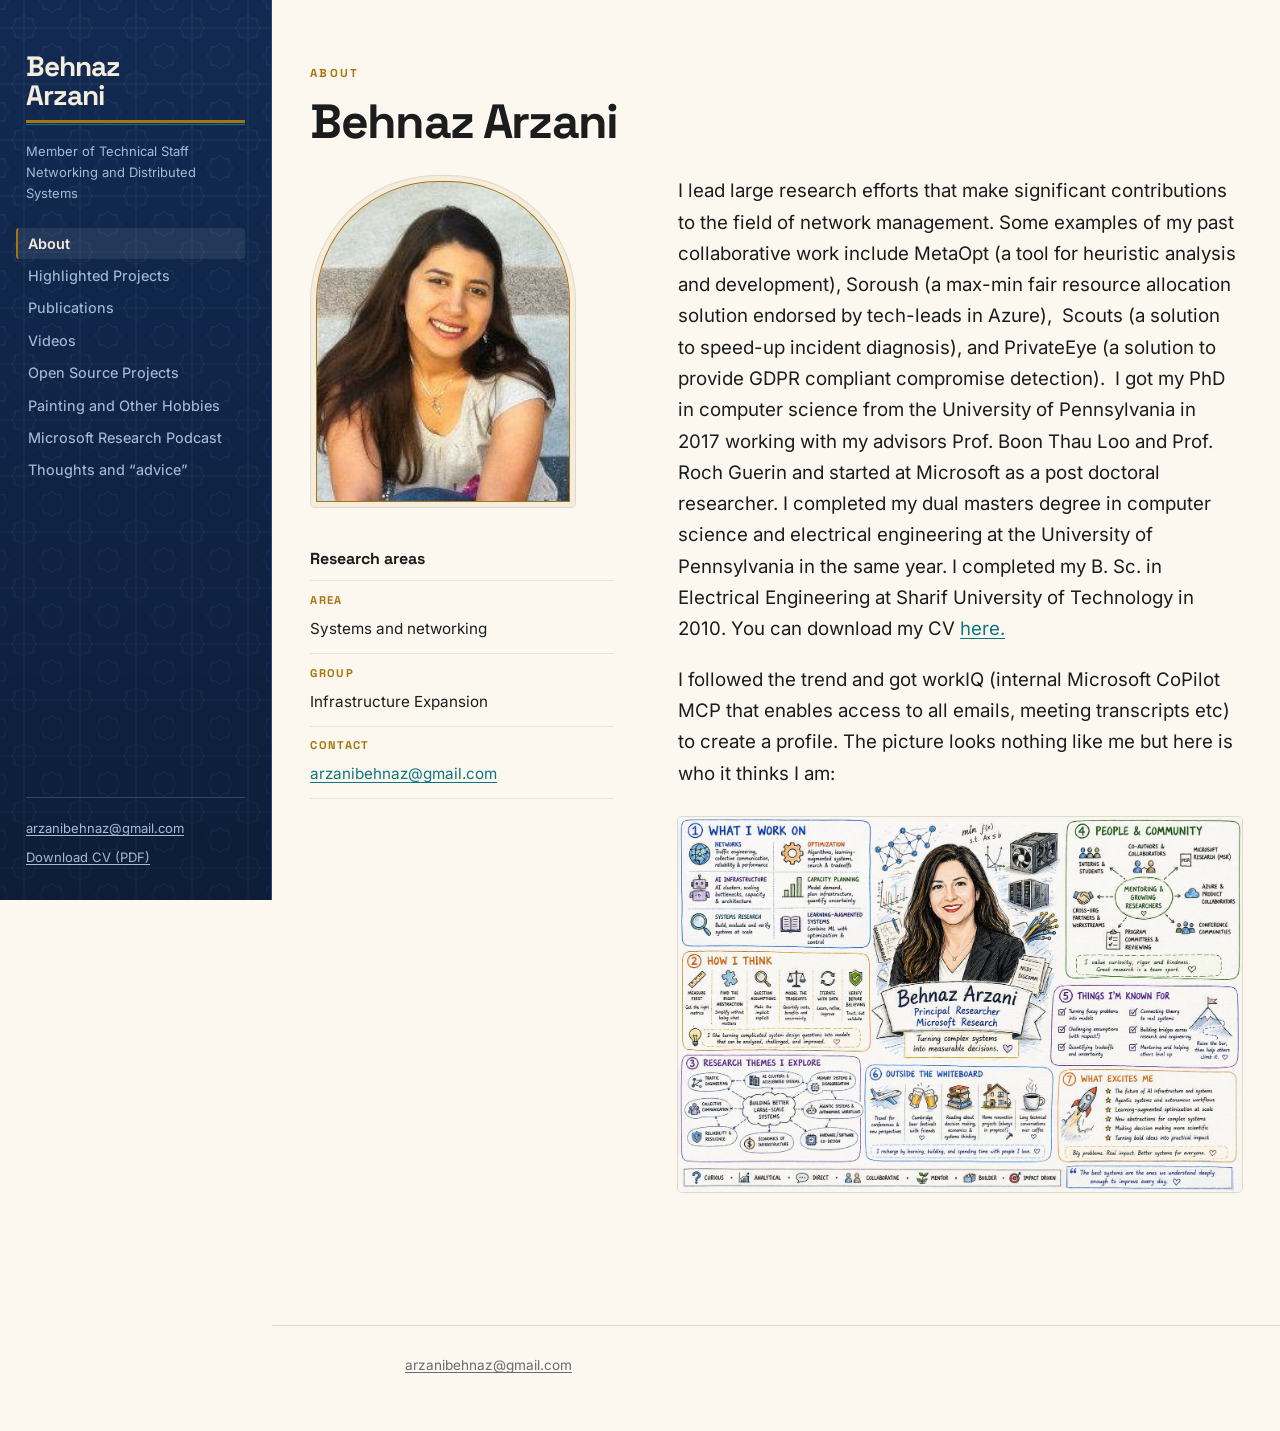
==== commit 22bda9e2: "Update the group listed on the about page Co-Authored-By: Claude Opus 5 (1M context) <noreply@anthro" ====
--- a/index.html
+++ b/index.html
@@ -54,7 +54,7 @@
         <h2 class="side-heading">Research areas</h2>
         <ul class="plain facts facts--stacked">
           <li><span class="label">Area</span><span class="value">Systems and networking</span></li>
-          <li><span class="label">Group</span><span class="value">Networking and Distributed Systems</span></li>
+          <li><span class="label">Group</span><span class="value">Infrastructure Expansion</span></li>
           <li><span class="label">Contact</span><span class="value"><a href="mailto:arzanibehnaz@gmail.com">arzanibehnaz@gmail.com</a></span></li>
         </ul>
       </aside>
